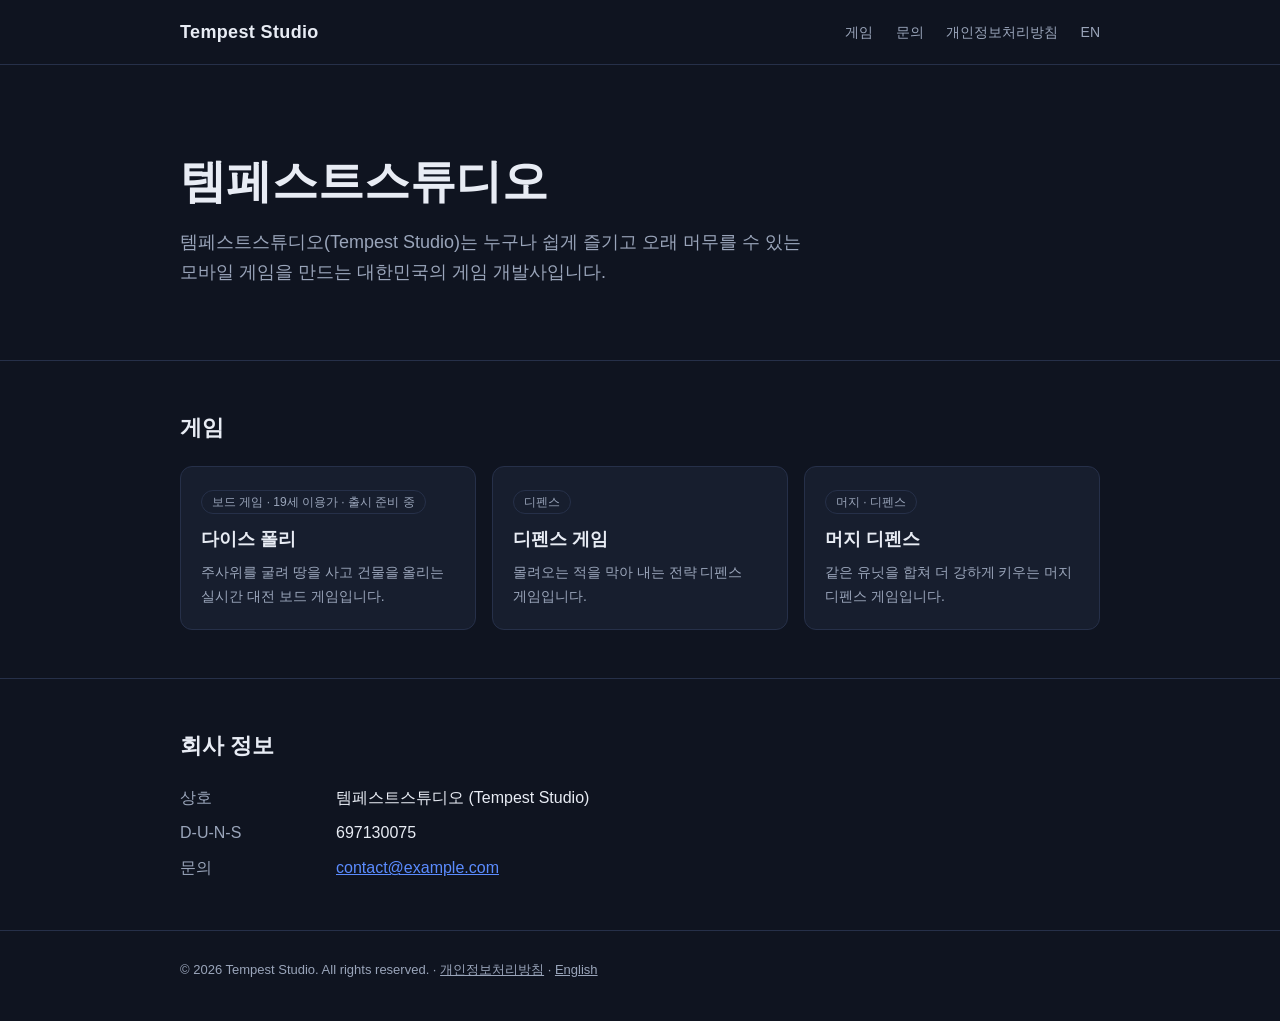
==== index.html @ 6d51fc12 "회사 웹사이트 첫 올림: 회사 소개와 개인정보처리방침, 한국어·영어 ProjectDice 저장소 Website/ 폴더에서 옮겨 왔습니다. GitHub Pages(main 브랜치 루" ====
<!doctype html>
<!--
  템페스트스튜디오 회사 소개 페이지(한국어, 기본).
  - Google Play Console 조직 계정 전환 시 "웹사이트"로 등록하고,
    Google Search Console로 이 도메인 소유를 확인받는 용도입니다.
  - 영어판: en/index.html, 개인정보처리방침: privacy.html
  - 문의 이메일은 이 폴더의 모든 html에 같은 값이 들어갑니다. 바꿀 때 전부 같이 바꿉니다.
-->
<html lang="ko">
<head>
  <meta charset="utf-8">
  <meta name="viewport" content="width=device-width, initial-scale=1">
  <title>템페스트스튜디오 | Tempest Studio</title>
  <meta name="description" content="템페스트스튜디오(Tempest Studio)는 모바일 게임을 만드는 대한민국의 게임 개발사입니다.">
  <link rel="alternate" hreflang="en" href="en/">
  <link rel="stylesheet" href="style.css">
</head>
<body>
  <header class="site">
    <div class="wrap">
      <a class="logo" href="./">Tempest Studio</a>
      <nav class="site">
        <a href="#games">게임</a>
        <a href="#contact">문의</a>
        <a href="privacy.html">개인정보처리방침</a>
        <a href="en/" lang="en">EN</a>
      </nav>
    </div>
  </header>

  <main>
    <div class="wrap hero">
      <h1>템페스트스튜디오</h1>
      <p>템페스트스튜디오(Tempest Studio)는 누구나 쉽게 즐기고 오래 머무를 수 있는 모바일 게임을 만드는 대한민국의 게임 개발사입니다.</p>
    </div>

    <section id="games">
      <div class="wrap">
        <h2>게임</h2>
        <div class="games">
          <div class="card">
            <span class="tag">보드 게임 · 19세 이용가 · 출시 준비 중</span>
            <h3>다이스 폴리</h3>
            <p>주사위를 굴려 땅을 사고 건물을 올리는 실시간 대전 보드 게임입니다.</p>
          </div>
          <div class="card">
            <span class="tag">디펜스</span>
            <h3>디펜스 게임</h3>
            <p>몰려오는 적을 막아 내는 전략 디펜스 게임입니다.</p>
          </div>
          <div class="card">
            <span class="tag">머지 · 디펜스</span>
            <h3>머지 디펜스</h3>
            <p>같은 유닛을 합쳐 더 강하게 키우는 머지 디펜스 게임입니다.</p>
          </div>
        </div>
      </div>
    </section>

    <section id="contact">
      <div class="wrap">
        <h2>회사 정보</h2>
        <dl class="info">
          <dt>상호</dt><dd>템페스트스튜디오 (Tempest Studio)</dd>
          <dt>D-U-N-S</dt><dd>697130075</dd>
          <dt>문의</dt><dd><a href="mailto:contact@example.com">contact@example.com</a></dd>
        </dl>
      </div>
    </section>
  </main>

  <footer class="site">
    <div class="wrap">
      © 2026 Tempest Studio. All rights reserved. ·
      <a href="privacy.html">개인정보처리방침</a> ·
      <a href="en/" lang="en">English</a>
    </div>
  </footer>
</body>
</html>
---- style.css ----
/*
 * 템페스트스튜디오 회사 웹사이트 공용 스타일.
 * index.html, privacy.html, en/*.html 이 모두 이 파일 하나를 읽습니다.
 * 외부 글꼴·스크립트 없이 정적 파일만으로 동작하도록 시스템 글꼴을 씁니다
 * (GitHub Pages나 Apache 어디에 올려도 그대로 열리게 하기 위함).
 */
:root {
  --bg: #0f1420;
  --surface: #171e2e;
  --text: #e8ecf4;
  --muted: #9aa5ba;
  --accent: #5b8cff;
  --line: #263049;
  --max: 960px;
}
* { box-sizing: border-box; }
html { -webkit-text-size-adjust: 100%; }
body {
  margin: 0;
  background: var(--bg);
  color: var(--text);
  font-family: -apple-system, BlinkMacSystemFont, "Apple SD Gothic Neo", "Malgun Gothic", "Noto Sans KR", "Segoe UI", Roboto, sans-serif;
  line-height: 1.7;
  word-break: keep-all; /* 한국어 단어가 줄 끝에서 쪼개지지 않게 */
}
a { color: var(--accent); }
.wrap { max-width: var(--max); margin: 0 auto; padding: 0 20px; }

header.site {
  border-bottom: 1px solid var(--line);
}
header.site .wrap {
  display: flex; align-items: center; justify-content: space-between;
  height: 64px; gap: 16px;
}
.logo { white-space: nowrap; font-weight: 700; font-size: 18px; color: var(--text); text-decoration: none; letter-spacing: .02em; }
nav.site a { color: var(--muted); text-decoration: none; margin-left: 18px; font-size: 14px; }
nav.site a:hover { color: var(--text); }

.hero { padding-top: 88px; padding-bottom: 72px; } /* .wrap 의 좌우 여백을 지우지 않도록 위아래만 */
.hero h1 { font-size: clamp(30px, 5vw, 46px); line-height: 1.25; margin: 0 0 16px; }
.hero p { color: var(--muted); font-size: 18px; max-width: 640px; margin: 0; }

section { padding: 48px 0; border-top: 1px solid var(--line); }
section h2 { font-size: 22px; margin: 0 0 20px; }

.games { display: grid; grid-template-columns: repeat(auto-fit, minmax(240px, 1fr)); gap: 16px; }
.card { background: var(--surface); border: 1px solid var(--line); border-radius: 12px; padding: 20px; }
.card h3 { margin: 0 0 6px; font-size: 18px; }
.card p { margin: 0; color: var(--muted); font-size: 14px; }
.tag { display: inline-block; font-size: 12px; color: var(--muted); border: 1px solid var(--line); border-radius: 999px; padding: 1px 10px; margin-bottom: 10px; }

dl.info { display: grid; grid-template-columns: 140px 1fr; gap: 8px 16px; margin: 0; }
dl.info dt { color: var(--muted); }
dl.info dd { margin: 0; }

footer.site { border-top: 1px solid var(--line); padding: 28px 0 40px; color: var(--muted); font-size: 13px; }
footer.site a { color: var(--muted); }

/* 개인정보처리방침 같은 긴 문서 */
.doc { padding-top: 48px; padding-bottom: 72px; }
.doc h1 { font-size: 28px; margin: 0 0 8px; }
.doc h2 { font-size: 19px; margin: 36px 0 10px; }
.doc p, .doc li { color: #d3d9e6; }
.doc table { border-collapse: collapse; width: 100%; font-size: 14px; }
.doc th, .doc td { border: 1px solid var(--line); padding: 8px 10px; text-align: left; vertical-align: top; }
.doc th { background: var(--surface); }
.meta { color: var(--muted); font-size: 14px; }

@media (max-width: 560px) {
  nav.site a { margin-left: 12px; }
  nav.site a[href^="#"] { display: none; } /* 좁은 화면에서는 같은 페이지 안 이동 링크를 숨겨 머리글을 한 줄로 유지 */
  dl.info { grid-template-columns: 1fr; gap: 2px; }
  dl.info dd { margin-bottom: 10px; }
}
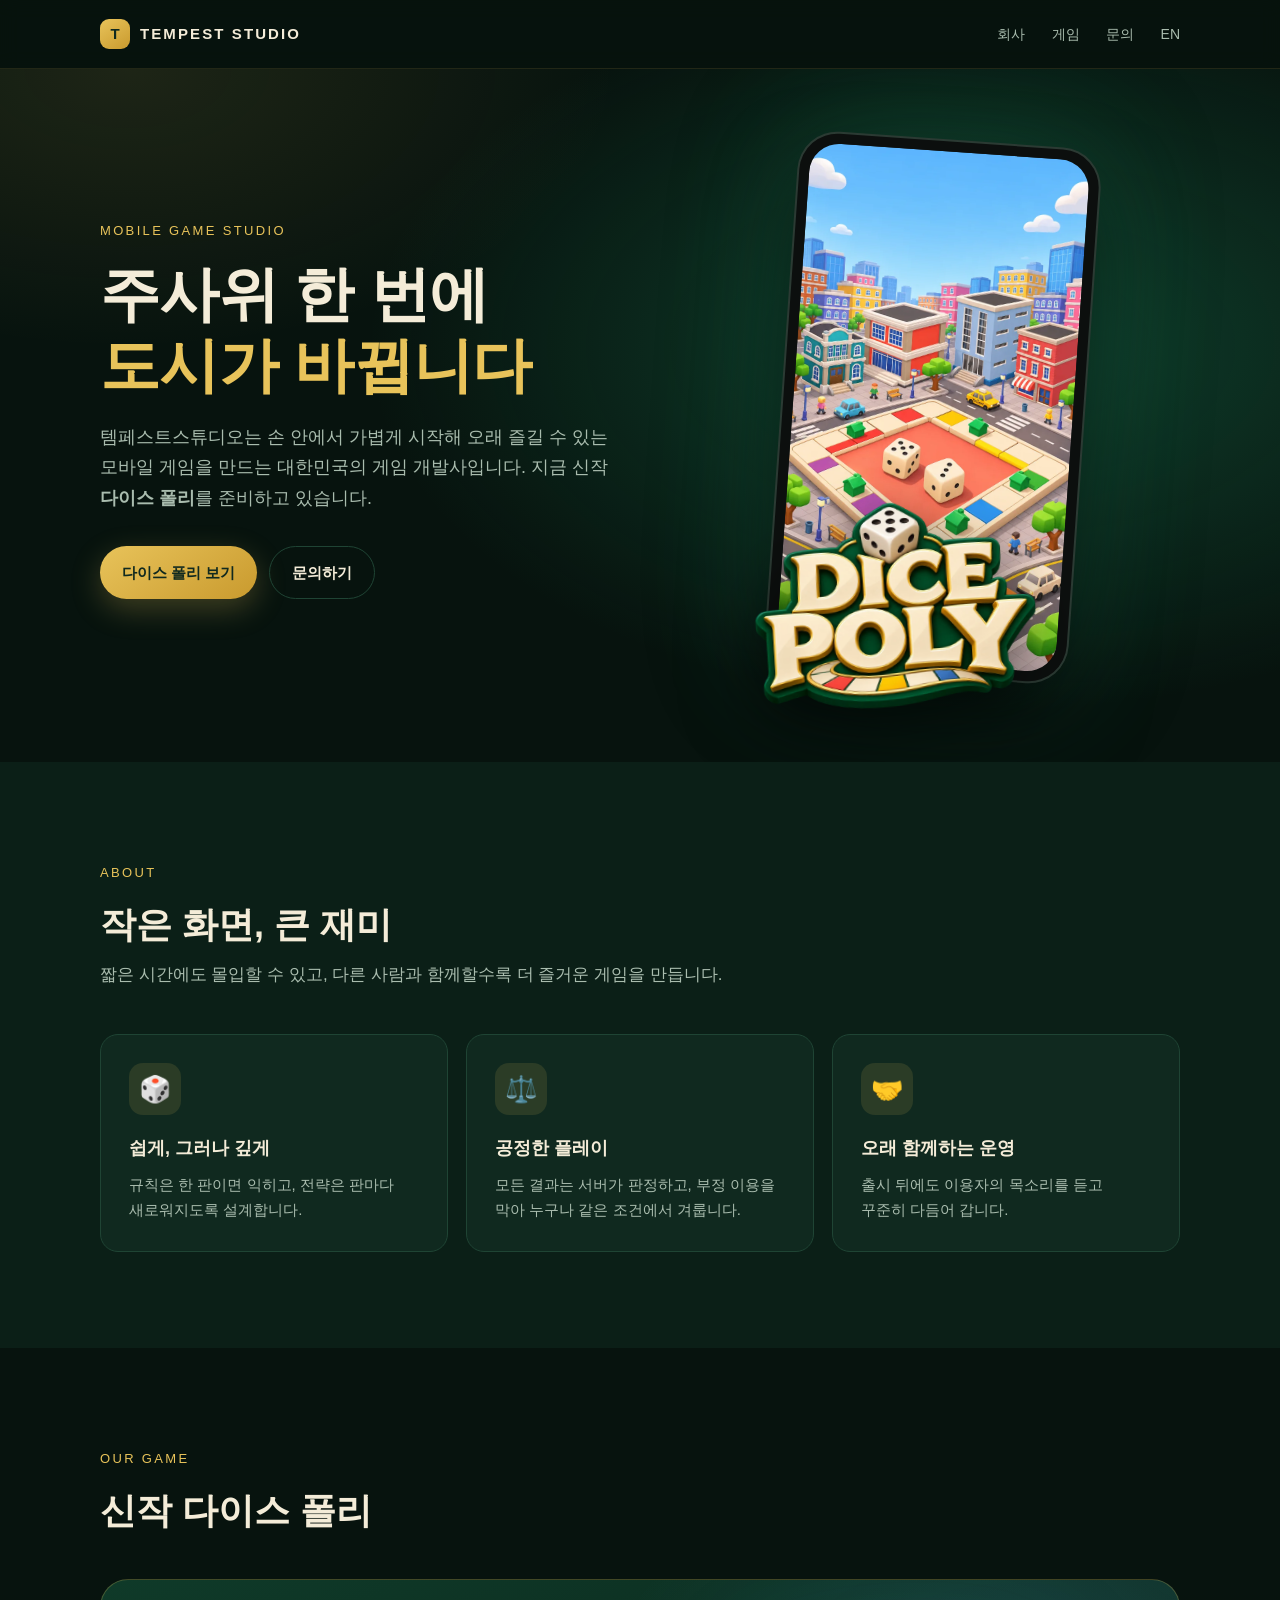
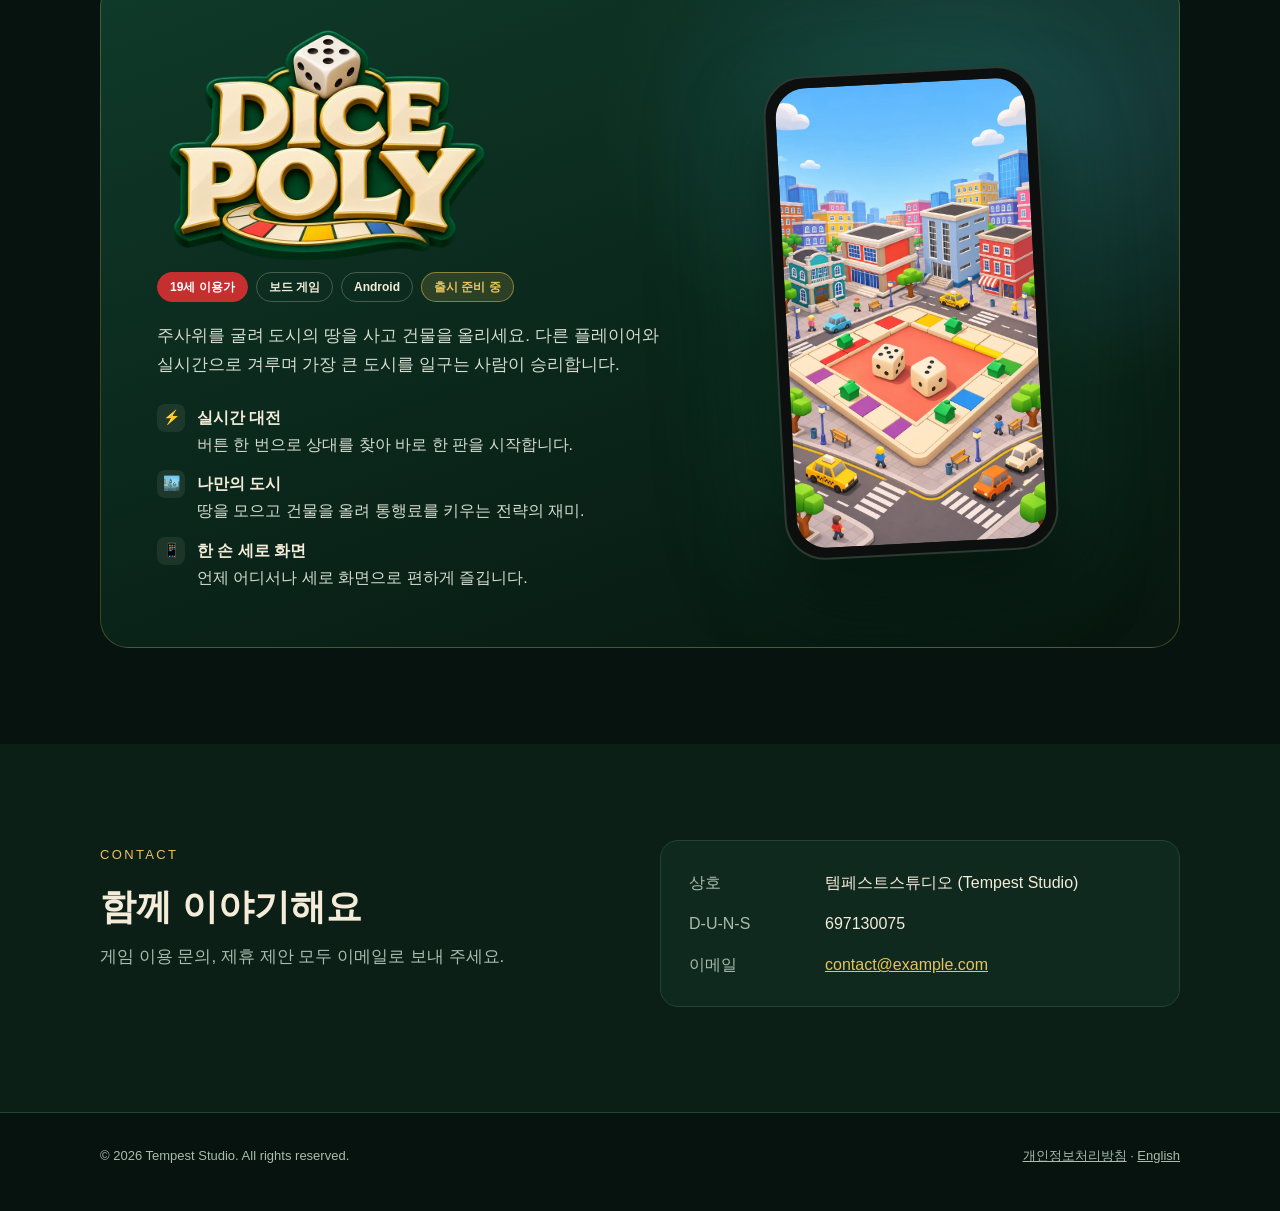
==== commit 4829cecc: "홈페이지 새 디자인: 다이스 폴리 세로 화면·로고 반영, 다른 게임 정보 제거 - 다이스 폴리 로고 색(짙은 초록·금색·크림)으로 전체 색 정리 - 첫 화면에 휴대폰 틀 안의 세로" ====
--- a/index.html
+++ b/index.html
@@ -2,68 +2,127 @@
 <!--
   템페스트스튜디오 회사 소개 페이지(한국어, 기본).
   - Google Play Console 조직 계정 전환 시 "웹사이트"로 등록하고,
-    Google Search Console로 이 도메인 소유를 확인받는 용도입니다.
-  - 영어판: en/index.html, 개인정보처리방침: privacy.html
+    Google Search Console로 소유를 확인받는 용도입니다.
+  - 영어판: en/index.html (내용을 바꿀 때 같이 바꿉니다), 개인정보처리방침: privacy.html
+  - 이미지: images/ (다이스 폴리 세로 타이틀 화면, 로고, 공유 미리보기 og.jpg, 파비콘)
   - 문의 이메일은 이 폴더의 모든 html에 같은 값이 들어갑니다. 바꿀 때 전부 같이 바꿉니다.
+  - og:url 등 절대 주소는 지금 GitHub Pages 주소입니다. 도메인을 연결하면 바꿉니다.
 -->
 <html lang="ko">
 <head>
   <meta charset="utf-8">
   <meta name="viewport" content="width=device-width, initial-scale=1">
   <title>템페스트스튜디오 | Tempest Studio</title>
-  <meta name="description" content="템페스트스튜디오(Tempest Studio)는 모바일 게임을 만드는 대한민국의 게임 개발사입니다.">
+  <meta name="description" content="템페스트스튜디오(Tempest Studio)는 모바일 게임을 만드는 대한민국의 게임 개발사입니다. 신작 다이스 폴리를 준비하고 있습니다.">
+  <meta name="theme-color" content="#07130e">
+  <meta property="og:type" content="website">
+  <meta property="og:title" content="템페스트스튜디오 | Tempest Studio">
+  <meta property="og:description" content="주사위 하나로 도시를 손에 넣는 실시간 보드 게임, 다이스 폴리">
+  <meta property="og:image" content="https://jinenim.github.io/tempeststudio/images/og.jpg">
+  <meta property="og:url" content="https://jinenim.github.io/tempeststudio/">
+  <link rel="icon" type="image/png" href="images/favicon.png">
   <link rel="alternate" hreflang="en" href="en/">
   <link rel="stylesheet" href="style.css">
 </head>
 <body>
   <header class="site">
     <div class="wrap">
-      <a class="logo" href="./">Tempest Studio</a>
+      <a class="logo" href="./"><span class="mark">T</span><span class="name">TEMPEST STUDIO</span></a>
       <nav class="site">
-        <a href="#games">게임</a>
-        <a href="#contact">문의</a>
-        <a href="privacy.html">개인정보처리방침</a>
+        <a class="hide-sm" href="#about">회사</a>
+        <a class="hide-sm" href="#games">게임</a>
+        <a class="hide-sm" href="#contact">문의</a>
         <a href="en/" lang="en">EN</a>
       </nav>
     </div>
   </header>
 
   <main>
-    <div class="wrap hero">
-      <h1>템페스트스튜디오</h1>
-      <p>템페스트스튜디오(Tempest Studio)는 누구나 쉽게 즐기고 오래 머무를 수 있는 모바일 게임을 만드는 대한민국의 게임 개발사입니다.</p>
+    <div class="hero">
+      <div class="wrap">
+        <div>
+          <span class="eyebrow">Mobile Game Studio</span>
+          <h1>주사위 한 번에<br><em>도시가 바뀝니다</em></h1>
+          <p class="lead">템페스트스튜디오는 손 안에서 가볍게 시작해 오래 즐길 수 있는 모바일 게임을 만드는 대한민국의 게임 개발사입니다. 지금 신작 <b>다이스 폴리</b>를 준비하고 있습니다.</p>
+          <div class="btns">
+            <a class="btn primary" href="#games">다이스 폴리 보기</a>
+            <a class="btn ghost" href="#contact">문의하기</a>
+          </div>
+        </div>
+        <div class="showcase">
+          <div class="phone"><img src="images/dicepoly-city.webp" width="720" height="1280" alt="다이스 폴리 게임 화면: 도시 한가운데 놓인 보드 위로 주사위 두 개가 굴러갑니다"></div>
+          <img class="float-logo" src="images/dicepoly-logo.webp" width="900" height="600" alt="Dice Poly 로고">
+        </div>
+      </div>
     </div>
 
-    <section id="games">
+    <section id="about" class="alt">
       <div class="wrap">
-        <h2>게임</h2>
-        <div class="games">
-          <div class="card">
-            <span class="tag">보드 게임 · 19세 이용가 · 출시 준비 중</span>
-            <h3>다이스 폴리</h3>
-            <p>주사위를 굴려 땅을 사고 건물을 올리는 실시간 대전 보드 게임입니다.</p>
+        <div class="section-head">
+          <span class="eyebrow">About</span>
+          <h2>작은 화면, 큰 재미</h2>
+          <p>짧은 시간에도 몰입할 수 있고, 다른 사람과 함께할수록 더 즐거운 게임을 만듭니다.</p>
+        </div>
+        <div class="values">
+          <div class="value">
+            <div class="icon" aria-hidden="true">🎲</div>
+            <h3>쉽게, 그러나 깊게</h3>
+            <p>규칙은 한 판이면 익히고, 전략은 판마다 새로워지도록 설계합니다.</p>
           </div>
-          <div class="card">
-            <span class="tag">디펜스</span>
-            <h3>디펜스 게임</h3>
-            <p>몰려오는 적을 막아 내는 전략 디펜스 게임입니다.</p>
+          <div class="value">
+            <div class="icon" aria-hidden="true">⚖️</div>
+            <h3>공정한 플레이</h3>
+            <p>모든 결과는 서버가 판정하고, 부정 이용을 막아 누구나 같은 조건에서 겨룹니다.</p>
           </div>
-          <div class="card">
-            <span class="tag">머지 · 디펜스</span>
-            <h3>머지 디펜스</h3>
-            <p>같은 유닛을 합쳐 더 강하게 키우는 머지 디펜스 게임입니다.</p>
+          <div class="value">
+            <div class="icon" aria-hidden="true">🤝</div>
+            <h3>오래 함께하는 운영</h3>
+            <p>출시 뒤에도 이용자의 목소리를 듣고 꾸준히 다듬어 갑니다.</p>
           </div>
         </div>
       </div>
     </section>
 
-    <section id="contact">
+    <section id="games">
       <div class="wrap">
-        <h2>회사 정보</h2>
+        <div class="section-head">
+          <span class="eyebrow">Our Game</span>
+          <h2>신작 다이스 폴리</h2>
+        </div>
+        <div class="game">
+          <div>
+            <img class="logo-img" src="images/dicepoly-logo.webp" width="900" height="600" alt="Dice Poly">
+            <div class="badges">
+              <span class="badge age">19세 이용가</span>
+              <span class="badge">보드 게임</span>
+              <span class="badge">Android</span>
+              <span class="badge soon">출시 준비 중</span>
+            </div>
+            <p class="desc">주사위를 굴려 도시의 땅을 사고 건물을 올리세요. 다른 플레이어와 실시간으로 겨루며 가장 큰 도시를 일구는 사람이 승리합니다.</p>
+            <ul class="features">
+              <li><span class="dot" aria-hidden="true">⚡</span><span><b>실시간 대전</b>버튼 한 번으로 상대를 찾아 바로 한 판을 시작합니다.</span></li>
+              <li><span class="dot" aria-hidden="true">🏙️</span><span><b>나만의 도시</b>땅을 모으고 건물을 올려 통행료를 키우는 전략의 재미.</span></li>
+              <li><span class="dot" aria-hidden="true">📱</span><span><b>한 손 세로 화면</b>언제 어디서나 세로 화면으로 편하게 즐깁니다.</span></li>
+            </ul>
+          </div>
+          <div class="shot">
+            <div class="phone"><img src="images/dicepoly-city.webp" width="720" height="1280" alt="" loading="lazy"></div>
+          </div>
+        </div>
+      </div>
+    </section>
+
+    <section id="contact" class="alt">
+      <div class="wrap company">
+        <div class="section-head">
+          <span class="eyebrow">Contact</span>
+          <h2>함께 이야기해요</h2>
+          <p>게임 이용 문의, 제휴 제안 모두 이메일로 보내 주세요.</p>
+        </div>
         <dl class="info">
           <dt>상호</dt><dd>템페스트스튜디오 (Tempest Studio)</dd>
           <dt>D-U-N-S</dt><dd>697130075</dd>
-          <dt>문의</dt><dd><a href="mailto:contact@example.com">contact@example.com</a></dd>
+          <dt>이메일</dt><dd><a href="mailto:contact@example.com">contact@example.com</a></dd>
         </dl>
       </div>
     </section>
@@ -71,9 +130,8 @@
 
   <footer class="site">
     <div class="wrap">
-      © 2026 Tempest Studio. All rights reserved. ·
-      <a href="privacy.html">개인정보처리방침</a> ·
-      <a href="en/" lang="en">English</a>
+      <span>© 2026 Tempest Studio. All rights reserved.</span>
+      <span><a href="privacy.html">개인정보처리방침</a> · <a href="en/" lang="en">English</a></span>
     </div>
   </footer>
 </body>
--- a/style.css
+++ b/style.css
@@ -1,20 +1,25 @@
 /*
  * 템페스트스튜디오 회사 웹사이트 공용 스타일.
  * index.html, privacy.html, en/*.html 이 모두 이 파일 하나를 읽습니다.
- * 외부 글꼴·스크립트 없이 정적 파일만으로 동작하도록 시스템 글꼴을 씁니다
- * (GitHub Pages나 Apache 어디에 올려도 그대로 열리게 하기 위함).
+ * 색은 다이스 폴리 로고(짙은 초록 + 금색 테두리 + 크림색 글자)에서 가져왔습니다.
+ * 외부 글꼴·스크립트 없이 정적 파일만으로 동작하도록 시스템 글꼴을 씁니다.
  */
 :root {
-  --bg: #0f1420;
-  --surface: #171e2e;
-  --text: #e8ecf4;
-  --muted: #9aa5ba;
-  --accent: #5b8cff;
-  --line: #263049;
-  --max: 960px;
+  --bg: #07130e;          /* 페이지 바탕: 로고 초록을 아주 어둡게 */
+  --bg-2: #0b1f17;        /* 구역을 나누는 조금 밝은 바탕 */
+  --surface: #10291f;     /* 카드 */
+  --line: #1f4434;
+  --text: #f4ecd8;        /* 로고 글자의 크림색 */
+  --muted: #a9bcae;
+  --gold: #e8c35a;        /* 로고 테두리 금색 */
+  --gold-2: #c99a2e;
+  --green: #1d8a5f;
+  --sky: #5fb8ff;         /* 도시 일러스트 하늘색, 포인트로만 */
+  --max: 1120px;
+  --radius: 18px;
 }
 * { box-sizing: border-box; }
-html { -webkit-text-size-adjust: 100%; }
+html { -webkit-text-size-adjust: 100%; scroll-behavior: smooth; }
 body {
   margin: 0;
   background: var(--bg);
@@ -22,54 +27,137 @@
   font-family: -apple-system, BlinkMacSystemFont, "Apple SD Gothic Neo", "Malgun Gothic", "Noto Sans KR", "Segoe UI", Roboto, sans-serif;
   line-height: 1.7;
   word-break: keep-all; /* 한국어 단어가 줄 끝에서 쪼개지지 않게 */
+  overflow-x: hidden;
 }
-a { color: var(--accent); }
-.wrap { max-width: var(--max); margin: 0 auto; padding: 0 20px; }
+img { max-width: 100%; height: auto; display: block; } /* width·height 속성은 자리 잡기용, 실제 높이는 비율대로 */
+a { color: var(--gold); }
+.wrap { max-width: var(--max); margin: 0 auto; padding-left: 20px; padding-right: 20px; }
 
+/* ── 머리글: 스크롤해도 위에 붙어 있게 ── */
 header.site {
-  border-bottom: 1px solid var(--line);
+  position: sticky; top: 0; z-index: 10;
+  background: rgba(7, 19, 14, .78);
+  backdrop-filter: blur(10px); -webkit-backdrop-filter: blur(10px);
+  border-bottom: 1px solid rgba(232, 195, 90, .12);
 }
-header.site .wrap {
-  display: flex; align-items: center; justify-content: space-between;
-  height: 64px; gap: 16px;
+header.site .wrap { display: flex; align-items: center; justify-content: space-between; height: 68px; gap: 16px; }
+.logo { display: flex; align-items: center; gap: 10px; white-space: nowrap; color: var(--text); text-decoration: none; font-weight: 800; letter-spacing: .14em; font-size: 15px; }
+.logo .mark {
+  width: 30px; height: 30px; border-radius: 9px; display: grid; place-items: center;
+  background: linear-gradient(145deg, var(--gold), var(--gold-2)); color: #10291f; font-size: 15px; letter-spacing: 0;
 }
-.logo { white-space: nowrap; font-weight: 700; font-size: 18px; color: var(--text); text-decoration: none; letter-spacing: .02em; }
-nav.site a { color: var(--muted); text-decoration: none; margin-left: 18px; font-size: 14px; }
+nav.site a { color: var(--muted); text-decoration: none; margin-left: 22px; font-size: 14px; }
 nav.site a:hover { color: var(--text); }
 
-.hero { padding-top: 88px; padding-bottom: 72px; } /* .wrap 의 좌우 여백을 지우지 않도록 위아래만 */
-.hero h1 { font-size: clamp(30px, 5vw, 46px); line-height: 1.25; margin: 0 0 16px; }
-.hero p { color: var(--muted); font-size: 18px; max-width: 640px; margin: 0; }
+/* ── 첫 화면 ── */
+.hero {
+  position: relative; overflow: hidden;
+  background:
+    radial-gradient(900px 520px at 78% 40%, rgba(29, 138, 95, .38), transparent 70%),
+    radial-gradient(700px 400px at 10% 0%, rgba(232, 195, 90, .10), transparent 70%),
+    var(--bg);
+}
+.hero .wrap { display: grid; grid-template-columns: 1.05fr .95fr; align-items: center; gap: 40px; padding-top: 72px; padding-bottom: 88px; }
+.eyebrow { display: inline-block; font-size: 13px; letter-spacing: .18em; color: var(--gold); text-transform: uppercase; margin-bottom: 18px; }
+.hero h1 { font-size: clamp(34px, 5.4vw, 60px); line-height: 1.18; margin: 0 0 20px; letter-spacing: -.01em; }
+.hero h1 em { font-style: normal; color: var(--gold); }
+.hero p.lead { color: var(--muted); font-size: 18px; max-width: 520px; margin: 0 0 32px; }
+.btns { display: flex; flex-wrap: wrap; gap: 12px; }
+.btn {
+  display: inline-flex; align-items: center; gap: 8px; padding: 13px 22px; border-radius: 999px;
+  font-weight: 700; font-size: 15px; text-decoration: none; transition: transform .15s ease, box-shadow .15s ease;
+}
+.btn:hover { transform: translateY(-2px); }
+.btn.primary { background: linear-gradient(145deg, var(--gold), var(--gold-2)); color: #10291f; box-shadow: 0 10px 30px rgba(232, 195, 90, .25); }
+.btn.ghost { border: 1px solid var(--line); color: var(--text); }
 
-section { padding: 48px 0; border-top: 1px solid var(--line); }
-section h2 { font-size: 22px; margin: 0 0 20px; }
+/* 휴대폰 모양 틀 안에 세로 게임 화면을 넣고, 그 위에 로고를 띄움 */
+.showcase { position: relative; display: flex; justify-content: center; }
+.phone {
+  position: relative; width: min(300px, 70vw); aspect-ratio: 9 / 16;
+  border-radius: 38px; padding: 10px; background: #0c0f0e;
+  box-shadow: 0 0 0 2px #2b3a33, 0 40px 80px rgba(0, 0, 0, .55), 0 0 120px rgba(29, 138, 95, .35);
+  transform: rotate(4deg);
+}
+.phone img { width: 100%; height: 100%; object-fit: cover; border-radius: 30px; }
+.showcase .float-logo {
+  position: absolute; width: min(320px, 72vw); left: 50%; bottom: -36px; transform: translateX(-62%) rotate(-4deg);
+  filter: drop-shadow(0 18px 30px rgba(0, 0, 0, .55));
+}
 
-.games { display: grid; grid-template-columns: repeat(auto-fit, minmax(240px, 1fr)); gap: 16px; }
-.card { background: var(--surface); border: 1px solid var(--line); border-radius: 12px; padding: 20px; }
-.card h3 { margin: 0 0 6px; font-size: 18px; }
-.card p { margin: 0; color: var(--muted); font-size: 14px; }
-.tag { display: inline-block; font-size: 12px; color: var(--muted); border: 1px solid var(--line); border-radius: 999px; padding: 1px 10px; margin-bottom: 10px; }
+/* ── 공통 구역 ── */
+section { padding: 96px 0; }
+section.alt { background: var(--bg-2); }
+.section-head { max-width: 640px; margin-bottom: 44px; }
+.section-head h2 { font-size: clamp(26px, 3.4vw, 36px); line-height: 1.3; margin: 0 0 12px; }
+.section-head p { color: var(--muted); margin: 0; font-size: 17px; }
 
-dl.info { display: grid; grid-template-columns: 140px 1fr; gap: 8px 16px; margin: 0; }
+.values { display: grid; grid-template-columns: repeat(3, 1fr); gap: 18px; }
+.value { background: var(--surface); border: 1px solid var(--line); border-radius: var(--radius); padding: 28px; }
+.value .icon { font-size: 26px; width: 52px; height: 52px; display: grid; place-items: center; border-radius: 14px; background: rgba(232, 195, 90, .12); margin-bottom: 18px; }
+.value h3 { margin: 0 0 8px; font-size: 18px; }
+.value p { margin: 0; color: var(--muted); font-size: 15px; }
+
+/* ── 다이스 폴리 소개 ── */
+.game {
+  position: relative; overflow: hidden; border-radius: 28px;
+  background:
+    radial-gradient(600px 400px at 85% 20%, rgba(95, 184, 255, .18), transparent 70%),
+    linear-gradient(160deg, #0f3a29, #0a2419 60%, #08170f);
+  border: 1px solid rgba(232, 195, 90, .25);
+  display: grid; grid-template-columns: 1.1fr .9fr; gap: 24px; align-items: center;
+  padding: 56px;
+}
+.game .logo-img { width: min(360px, 100%); margin: -12px 0 8px -10px; }
+.badges { display: flex; flex-wrap: wrap; gap: 8px; margin-bottom: 20px; }
+.badge { font-size: 12px; font-weight: 700; padding: 4px 12px; border-radius: 999px; border: 1px solid rgba(244, 236, 216, .25); color: var(--text); }
+.badge.age { background: #c62f2f; border-color: #c62f2f; color: #fff; }
+.badge.soon { background: rgba(232, 195, 90, .15); border-color: rgba(232, 195, 90, .5); color: var(--gold); }
+.game p.desc { color: #d6dccf; font-size: 17px; margin: 0 0 24px; }
+.features { list-style: none; padding: 0; margin: 0; display: grid; gap: 12px; }
+.features li { display: flex; gap: 12px; align-items: flex-start; color: #d6dccf; }
+.features li b { color: var(--text); display: block; }
+.features .dot { flex: none; width: 28px; height: 28px; border-radius: 8px; display: grid; place-items: center; font-size: 14px; background: rgba(244, 236, 216, .08); }
+.game .shot { justify-self: center; }
+.game .shot .phone { width: min(270px, 64vw); transform: rotate(-3deg); }
+
+/* ── 회사 정보 ── */
+.company { display: grid; grid-template-columns: 1fr 1fr; gap: 40px; align-items: start; }
+dl.info { display: grid; grid-template-columns: 120px 1fr; gap: 14px 16px; margin: 0; background: var(--surface); border: 1px solid var(--line); border-radius: var(--radius); padding: 28px; }
 dl.info dt { color: var(--muted); }
 dl.info dd { margin: 0; }
 
-footer.site { border-top: 1px solid var(--line); padding: 28px 0 40px; color: var(--muted); font-size: 13px; }
+footer.site { border-top: 1px solid var(--line); padding: 32px 0 44px; color: var(--muted); font-size: 13px; }
+footer.site .wrap { display: flex; flex-wrap: wrap; justify-content: space-between; gap: 12px; }
 footer.site a { color: var(--muted); }
 
-/* 개인정보처리방침 같은 긴 문서 */
-.doc { padding-top: 48px; padding-bottom: 72px; }
-.doc h1 { font-size: 28px; margin: 0 0 8px; }
-.doc h2 { font-size: 19px; margin: 36px 0 10px; }
-.doc p, .doc li { color: #d3d9e6; }
-.doc table { border-collapse: collapse; width: 100%; font-size: 14px; }
+/* ── 개인정보처리방침 같은 긴 문서 ── */
+.doc { padding-top: 56px; padding-bottom: 80px; max-width: 860px; }
+.doc h1 { font-size: 30px; margin: 0 0 8px; }
+.doc h2 { font-size: 19px; margin: 40px 0 10px; color: var(--gold); }
+.doc p, .doc li { color: #d6dccf; }
+.doc table { border-collapse: collapse; width: 100%; font-size: 14px; display: block; overflow-x: auto; }
 .doc th, .doc td { border: 1px solid var(--line); padding: 8px 10px; text-align: left; vertical-align: top; }
 .doc th { background: var(--surface); }
+.doc dl.info { padding: 20px; }
 .meta { color: var(--muted); font-size: 14px; }
 
+/* ── 좁은 화면 ── */
+@media (max-width: 900px) {
+  .hero .wrap { grid-template-columns: 1fr; padding-top: 48px; padding-bottom: 96px; gap: 56px; }
+  .values { grid-template-columns: 1fr; }
+  .game { grid-template-columns: 1fr; padding: 32px 24px; }
+  .company { grid-template-columns: 1fr; }
+  section { padding: 72px 0; }
+}
 @media (max-width: 560px) {
-  nav.site a { margin-left: 12px; }
-  nav.site a[href^="#"] { display: none; } /* 좁은 화면에서는 같은 페이지 안 이동 링크를 숨겨 머리글을 한 줄로 유지 */
+  nav.site a { margin-left: 14px; }
+  nav.site a.hide-sm { display: none; } /* 머리글을 한 줄로 유지하려고 같은 페이지 안 이동 링크는 숨김 */
+  .logo .name { letter-spacing: .08em; font-size: 14px; }
   dl.info { grid-template-columns: 1fr; gap: 2px; }
-  dl.info dd { margin-bottom: 10px; }
+  dl.info dd { margin-bottom: 12px; }
 }
+@media (prefers-reduced-motion: reduce) {
+  html { scroll-behavior: auto; }
+  .btn { transition: none; }
+}
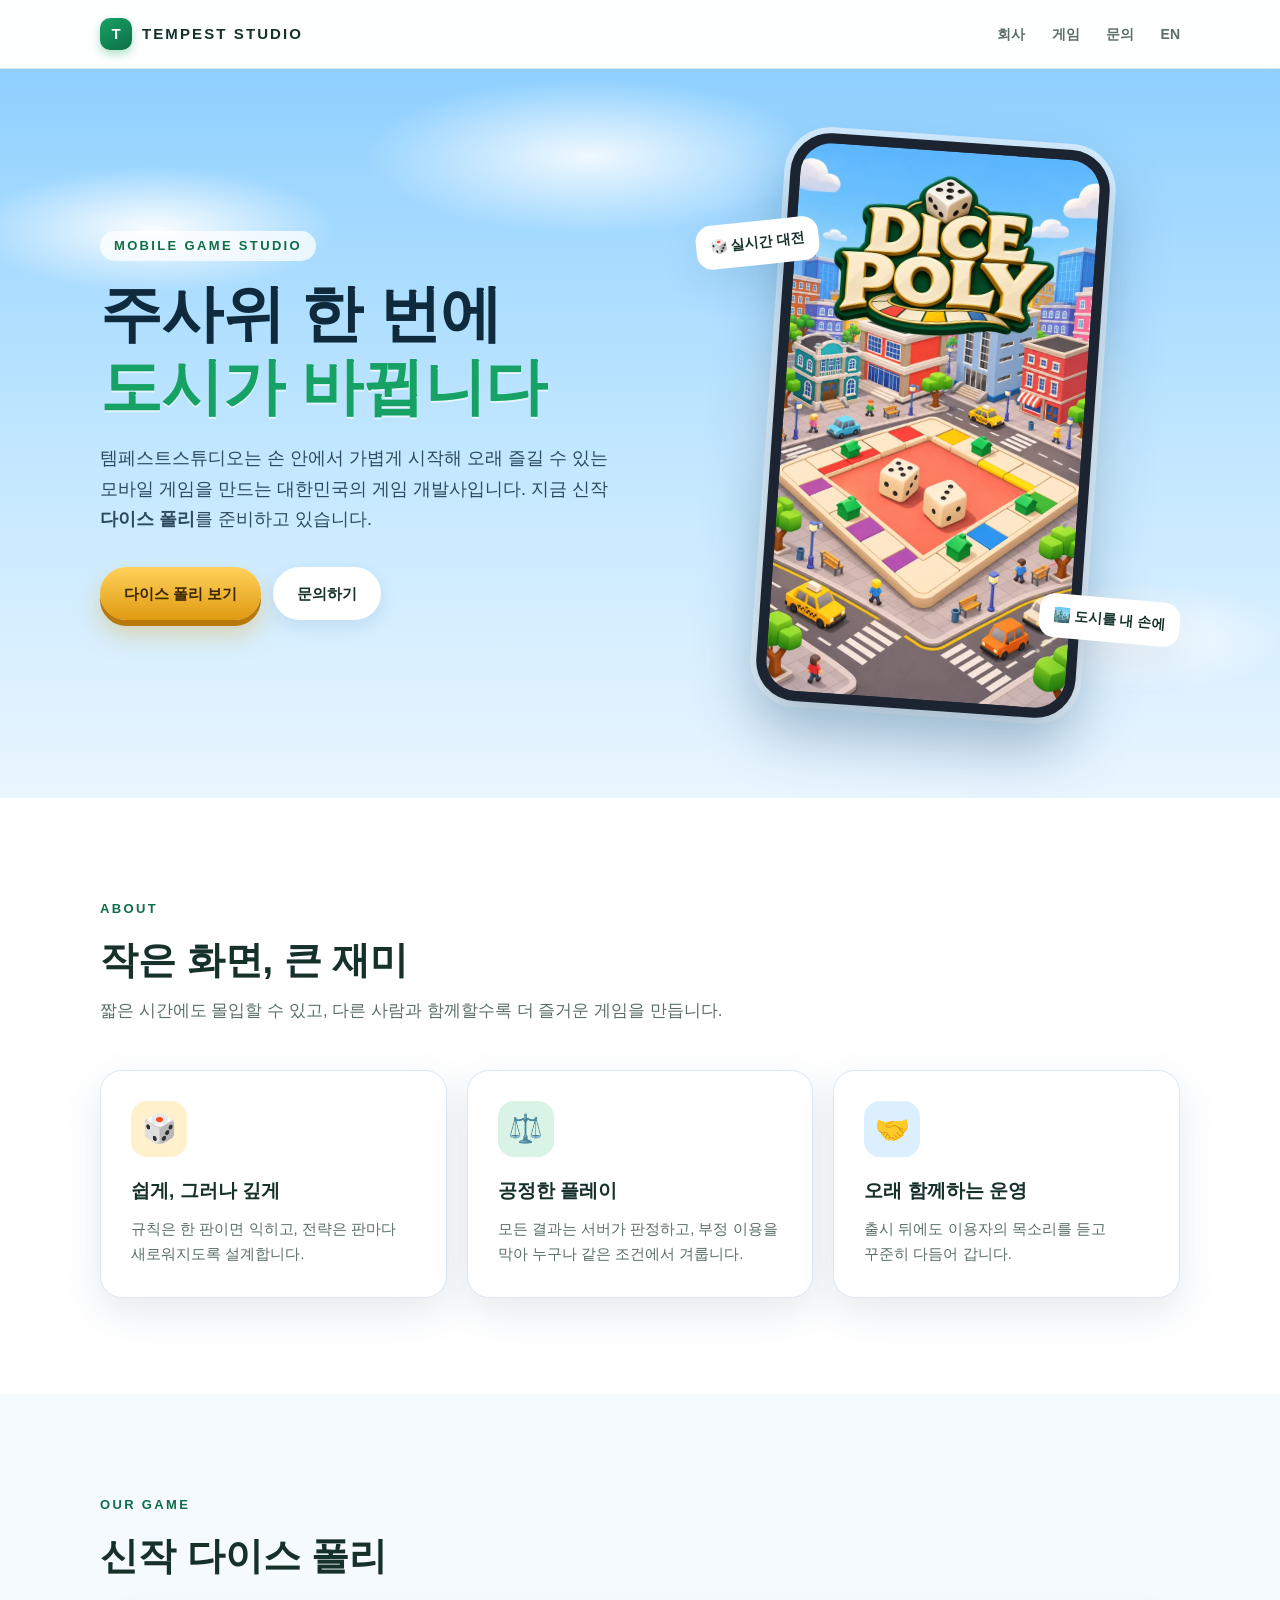
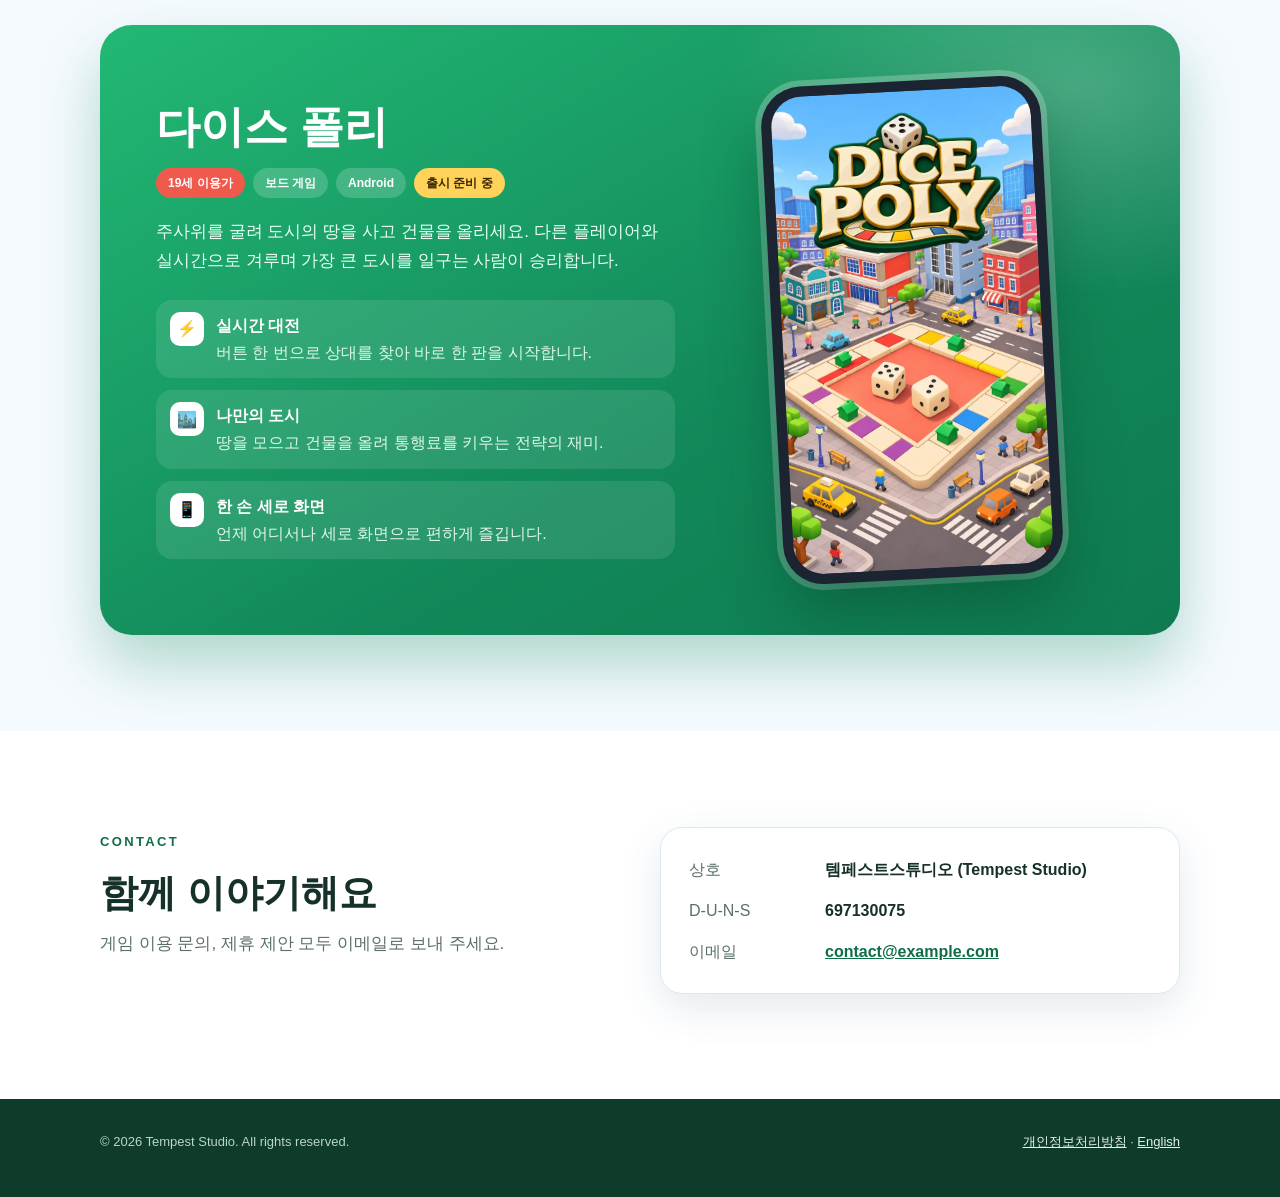
==== commit 7e9ea26b: "홈페이지를 밝은 색으로 바꾸고 도시 그림 위에 로고를 합친 타이틀 화면 사용 - images/dicepoly-title.webp: 세로 도시 그림 위쪽에 로고를 합친 이미지(따로 " ====
--- a/index.html
+++ b/index.html
@@ -4,7 +4,7 @@
   - Google Play Console 조직 계정 전환 시 "웹사이트"로 등록하고,
     Google Search Console로 소유를 확인받는 용도입니다.
   - 영어판: en/index.html (내용을 바꿀 때 같이 바꿉니다), 개인정보처리방침: privacy.html
-  - 이미지: images/ (다이스 폴리 세로 타이틀 화면, 로고, 공유 미리보기 og.jpg, 파비콘)
+  - 이미지: images/ (다이스 폴리 세로 타이틀 화면 = 도시 그림 위에 로고를 합친 것, 로고 단독, 공유 미리보기 og.jpg, 파비콘)
   - 문의 이메일은 이 폴더의 모든 html에 같은 값이 들어갑니다. 바꿀 때 전부 같이 바꿉니다.
   - og:url 등 절대 주소는 지금 GitHub Pages 주소입니다. 도메인을 연결하면 바꿉니다.
 -->
@@ -14,7 +14,7 @@
   <meta name="viewport" content="width=device-width, initial-scale=1">
   <title>템페스트스튜디오 | Tempest Studio</title>
   <meta name="description" content="템페스트스튜디오(Tempest Studio)는 모바일 게임을 만드는 대한민국의 게임 개발사입니다. 신작 다이스 폴리를 준비하고 있습니다.">
-  <meta name="theme-color" content="#07130e">
+  <meta name="theme-color" content="#8fd0ff">
   <meta property="og:type" content="website">
   <meta property="og:title" content="템페스트스튜디오 | Tempest Studio">
   <meta property="og:description" content="주사위 하나로 도시를 손에 넣는 실시간 보드 게임, 다이스 폴리">
@@ -50,8 +50,9 @@
           </div>
         </div>
         <div class="showcase">
-          <div class="phone"><img src="images/dicepoly-city.webp" width="720" height="1280" alt="다이스 폴리 게임 화면: 도시 한가운데 놓인 보드 위로 주사위 두 개가 굴러갑니다"></div>
-          <img class="float-logo" src="images/dicepoly-logo.webp" width="900" height="600" alt="Dice Poly 로고">
+          <div class="phone"><img src="images/dicepoly-title.webp" width="720" height="1280" alt="다이스 폴리 타이틀 화면: 로고 아래 도시 한가운데 놓인 보드 위로 주사위 두 개가 굴러갑니다"></div>
+          <span class="sticker s1">🎲 실시간 대전</span>
+          <span class="sticker s2">🏙️ 도시를 내 손에</span>
         </div>
       </div>
     </div>
@@ -91,7 +92,7 @@
         </div>
         <div class="game">
           <div>
-            <img class="logo-img" src="images/dicepoly-logo.webp" width="900" height="600" alt="Dice Poly">
+            <h3>다이스 폴리</h3>
             <div class="badges">
               <span class="badge age">19세 이용가</span>
               <span class="badge">보드 게임</span>
@@ -106,7 +107,7 @@
             </ul>
           </div>
           <div class="shot">
-            <div class="phone"><img src="images/dicepoly-city.webp" width="720" height="1280" alt="" loading="lazy"></div>
+            <div class="phone"><img src="images/dicepoly-title.webp" width="720" height="1280" alt="다이스 폴리 타이틀 화면" loading="lazy"></div>
           </div>
         </div>
       </div>
--- a/style.css
+++ b/style.css
@@ -1,22 +1,26 @@
 /*
  * 템페스트스튜디오 회사 웹사이트 공용 스타일.
  * index.html, privacy.html, en/*.html 이 모두 이 파일 하나를 읽습니다.
- * 색은 다이스 폴리 로고(짙은 초록 + 금색 테두리 + 크림색 글자)에서 가져왔습니다.
+ * 밝은 하늘색 바탕에, 다이스 폴리 일러스트의 색(하늘 파랑, 잔디 초록, 로고 금색, 보드 빨강)을 포인트로 씁니다.
  * 외부 글꼴·스크립트 없이 정적 파일만으로 동작하도록 시스템 글꼴을 씁니다.
  */
 :root {
-  --bg: #07130e;          /* 페이지 바탕: 로고 초록을 아주 어둡게 */
-  --bg-2: #0b1f17;        /* 구역을 나누는 조금 밝은 바탕 */
-  --surface: #10291f;     /* 카드 */
-  --line: #1f4434;
-  --text: #f4ecd8;        /* 로고 글자의 크림색 */
-  --muted: #a9bcae;
-  --gold: #e8c35a;        /* 로고 테두리 금색 */
-  --gold-2: #c99a2e;
-  --green: #1d8a5f;
-  --sky: #5fb8ff;         /* 도시 일러스트 하늘색, 포인트로만 */
+  --bg: #f5faff;          /* 페이지 바탕: 아주 옅은 하늘색 */
+  --bg-2: #ffffff;        /* 구역을 나누는 흰 바탕 */
+  --surface: #ffffff;     /* 카드 */
+  --line: #dbe8f3;
+  --text: #16302a;        /* 본문: 로고 초록을 아주 진하게 */
+  --muted: #5b6f68;
+  --sky: #3aa6f0;         /* 일러스트 하늘색 */
+  --sky-soft: #cfeaff;
+  --green: #17a265;       /* 로고·잔디 초록 */
+  --green-dark: #0f6e46;
+  --gold: #f4b92d;        /* 로고 테두리 금색 */
+  --gold-2: #e09a12;
+  --red: #ef5a4c;         /* 보드 빨강 */
   --max: 1120px;
-  --radius: 18px;
+  --radius: 22px;
+  --shadow: 0 14px 40px rgba(30, 80, 120, .12);
 }
 * { box-sizing: border-box; }
 html { -webkit-text-size-adjust: 100%; scroll-behavior: smooth; }
@@ -30,123 +34,137 @@
   overflow-x: hidden;
 }
 img { max-width: 100%; height: auto; display: block; } /* width·height 속성은 자리 잡기용, 실제 높이는 비율대로 */
-a { color: var(--gold); }
+a { color: var(--green-dark); }
 .wrap { max-width: var(--max); margin: 0 auto; padding-left: 20px; padding-right: 20px; }
 
 /* ── 머리글: 스크롤해도 위에 붙어 있게 ── */
 header.site {
   position: sticky; top: 0; z-index: 10;
-  background: rgba(7, 19, 14, .78);
+  background: rgba(255, 255, 255, .85);
   backdrop-filter: blur(10px); -webkit-backdrop-filter: blur(10px);
-  border-bottom: 1px solid rgba(232, 195, 90, .12);
+  border-bottom: 1px solid var(--line);
 }
 header.site .wrap { display: flex; align-items: center; justify-content: space-between; height: 68px; gap: 16px; }
 .logo { display: flex; align-items: center; gap: 10px; white-space: nowrap; color: var(--text); text-decoration: none; font-weight: 800; letter-spacing: .14em; font-size: 15px; }
 .logo .mark {
-  width: 30px; height: 30px; border-radius: 9px; display: grid; place-items: center;
-  background: linear-gradient(145deg, var(--gold), var(--gold-2)); color: #10291f; font-size: 15px; letter-spacing: 0;
+  width: 32px; height: 32px; border-radius: 10px; display: grid; place-items: center;
+  background: linear-gradient(145deg, var(--green), var(--green-dark)); color: #fff; font-size: 15px; letter-spacing: 0;
+  box-shadow: 0 4px 10px rgba(23, 162, 101, .35);
 }
-nav.site a { color: var(--muted); text-decoration: none; margin-left: 22px; font-size: 14px; }
-nav.site a:hover { color: var(--text); }
+nav.site a { color: var(--muted); text-decoration: none; margin-left: 22px; font-size: 14px; font-weight: 600; }
+nav.site a:hover { color: var(--green-dark); }
 
-/* ── 첫 화면 ── */
+/* ── 첫 화면: 하늘과 구름 ── */
 .hero {
   position: relative; overflow: hidden;
   background:
-    radial-gradient(900px 520px at 78% 40%, rgba(29, 138, 95, .38), transparent 70%),
-    radial-gradient(700px 400px at 10% 0%, rgba(232, 195, 90, .10), transparent 70%),
-    var(--bg);
+    radial-gradient(260px 90px at 12% 22%, rgba(255, 255, 255, .95), transparent 70%),
+    radial-gradient(320px 110px at 46% 12%, rgba(255, 255, 255, .85), transparent 70%),
+    radial-gradient(240px 80px at 88% 78%, rgba(255, 255, 255, .9), transparent 70%),
+    linear-gradient(180deg, #8fd0ff 0%, #c4e8ff 55%, #eaf6ff 100%);
 }
 .hero .wrap { display: grid; grid-template-columns: 1.05fr .95fr; align-items: center; gap: 40px; padding-top: 72px; padding-bottom: 88px; }
-.eyebrow { display: inline-block; font-size: 13px; letter-spacing: .18em; color: var(--gold); text-transform: uppercase; margin-bottom: 18px; }
-.hero h1 { font-size: clamp(34px, 5.4vw, 60px); line-height: 1.18; margin: 0 0 20px; letter-spacing: -.01em; }
-.hero h1 em { font-style: normal; color: var(--gold); }
-.hero p.lead { color: var(--muted); font-size: 18px; max-width: 520px; margin: 0 0 32px; }
+.eyebrow { display: inline-block; font-size: 13px; font-weight: 800; letter-spacing: .18em; color: var(--green-dark); text-transform: uppercase; margin-bottom: 16px; }
+.hero .eyebrow { background: rgba(255, 255, 255, .75); padding: 4px 14px; border-radius: 999px; }
+.hero h1 { font-size: clamp(36px, 5.4vw, 62px); line-height: 1.18; margin: 0 0 20px; letter-spacing: -.01em; color: #0f2a3d; }
+.hero h1 em { font-style: normal; color: var(--green); text-shadow: 0 2px 0 rgba(255, 255, 255, .6); }
+.hero p.lead { color: #2c4a5c; font-size: 18px; max-width: 520px; margin: 0 0 32px; }
 .btns { display: flex; flex-wrap: wrap; gap: 12px; }
 .btn {
-  display: inline-flex; align-items: center; gap: 8px; padding: 13px 22px; border-radius: 999px;
-  font-weight: 700; font-size: 15px; text-decoration: none; transition: transform .15s ease, box-shadow .15s ease;
+  display: inline-flex; align-items: center; gap: 8px; padding: 14px 24px; border-radius: 999px;
+  font-weight: 800; font-size: 15px; text-decoration: none; transition: transform .15s ease, box-shadow .15s ease;
 }
 .btn:hover { transform: translateY(-2px); }
-.btn.primary { background: linear-gradient(145deg, var(--gold), var(--gold-2)); color: #10291f; box-shadow: 0 10px 30px rgba(232, 195, 90, .25); }
-.btn.ghost { border: 1px solid var(--line); color: var(--text); }
+.btn.primary { background: linear-gradient(180deg, #ffd25a, var(--gold-2)); color: #3a2600; box-shadow: 0 6px 0 #b9790a, 0 14px 26px rgba(224, 154, 18, .35); }
+.btn.ghost { background: #fff; color: var(--text); box-shadow: 0 6px 18px rgba(30, 80, 120, .12); }
 
-/* 휴대폰 모양 틀 안에 세로 게임 화면을 넣고, 그 위에 로고를 띄움 */
+/* 휴대폰 모양 틀 안에 세로 타이틀 화면(로고가 박힌 이미지)을 넣음 */
 .showcase { position: relative; display: flex; justify-content: center; }
 .phone {
-  position: relative; width: min(300px, 70vw); aspect-ratio: 9 / 16;
-  border-radius: 38px; padding: 10px; background: #0c0f0e;
-  box-shadow: 0 0 0 2px #2b3a33, 0 40px 80px rgba(0, 0, 0, .55), 0 0 120px rgba(29, 138, 95, .35);
+  position: relative; width: min(320px, 72vw); aspect-ratio: 9 / 16;
+  border-radius: 40px; padding: 10px; background: #1b2430;
+  box-shadow: 0 30px 60px rgba(20, 70, 110, .35), 0 0 0 6px rgba(255, 255, 255, .6);
   transform: rotate(4deg);
 }
-.phone img { width: 100%; height: 100%; object-fit: cover; border-radius: 30px; }
-.showcase .float-logo {
-  position: absolute; width: min(320px, 72vw); left: 50%; bottom: -36px; transform: translateX(-62%) rotate(-4deg);
-  filter: drop-shadow(0 18px 30px rgba(0, 0, 0, .55));
+.phone img { width: 100%; height: 100%; object-fit: cover; border-radius: 31px; }
+/* 휴대폰 뒤에 깔리는 둥근 빛 */
+.showcase::before {
+  content: ""; position: absolute; width: 420px; height: 420px; border-radius: 50%;
+  top: 50%; left: 50%; transform: translate(-50%, -50%);
+  background: radial-gradient(circle, rgba(255, 255, 255, .9), rgba(255, 255, 255, 0) 70%);
 }
+.sticker {
+  position: absolute; z-index: 2; background: #fff; border-radius: 16px; padding: 10px 14px;
+  box-shadow: var(--shadow); font-weight: 800; font-size: 14px; display: flex; align-items: center; gap: 8px;
+}
+.sticker.s1 { top: 14%; left: 2%; transform: rotate(-6deg); }
+.sticker.s2 { bottom: 12%; right: 0; transform: rotate(5deg); }
 
 /* ── 공통 구역 ── */
 section { padding: 96px 0; }
 section.alt { background: var(--bg-2); }
 .section-head { max-width: 640px; margin-bottom: 44px; }
-.section-head h2 { font-size: clamp(26px, 3.4vw, 36px); line-height: 1.3; margin: 0 0 12px; }
+.section-head h2 { font-size: clamp(28px, 3.6vw, 38px); line-height: 1.3; margin: 0 0 12px; }
 .section-head p { color: var(--muted); margin: 0; font-size: 17px; }
 
-.values { display: grid; grid-template-columns: repeat(3, 1fr); gap: 18px; }
-.value { background: var(--surface); border: 1px solid var(--line); border-radius: var(--radius); padding: 28px; }
-.value .icon { font-size: 26px; width: 52px; height: 52px; display: grid; place-items: center; border-radius: 14px; background: rgba(232, 195, 90, .12); margin-bottom: 18px; }
-.value h3 { margin: 0 0 8px; font-size: 18px; }
+.values { display: grid; grid-template-columns: repeat(3, 1fr); gap: 20px; }
+.value { background: var(--surface); border: 1px solid var(--line); border-radius: var(--radius); padding: 30px; box-shadow: var(--shadow); }
+.value .icon { font-size: 28px; width: 56px; height: 56px; display: grid; place-items: center; border-radius: 16px; margin-bottom: 18px; }
+.value:nth-child(1) .icon { background: #fff1cc; }
+.value:nth-child(2) .icon { background: #d9f3e6; }
+.value:nth-child(3) .icon { background: #dcefff; }
+.value h3 { margin: 0 0 8px; font-size: 19px; }
 .value p { margin: 0; color: var(--muted); font-size: 15px; }
 
-/* ── 다이스 폴리 소개 ── */
+/* ── 다이스 폴리 소개: 로고 초록의 밝은 판 ── */
 .game {
-  position: relative; overflow: hidden; border-radius: 28px;
+  position: relative; overflow: hidden; border-radius: 32px; color: #fff;
   background:
-    radial-gradient(600px 400px at 85% 20%, rgba(95, 184, 255, .18), transparent 70%),
-    linear-gradient(160deg, #0f3a29, #0a2419 60%, #08170f);
-  border: 1px solid rgba(232, 195, 90, .25);
+    radial-gradient(500px 300px at 90% 10%, rgba(255, 255, 255, .22), transparent 70%),
+    linear-gradient(150deg, #22b874, #12895a 60%, #0f7a50);
+  box-shadow: 0 30px 60px rgba(18, 137, 90, .30);
   display: grid; grid-template-columns: 1.1fr .9fr; gap: 24px; align-items: center;
   padding: 56px;
 }
-.game .logo-img { width: min(360px, 100%); margin: -12px 0 8px -10px; }
+.game h3 { font-size: clamp(30px, 4vw, 44px); margin: 0 0 14px; line-height: 1.2; }
 .badges { display: flex; flex-wrap: wrap; gap: 8px; margin-bottom: 20px; }
-.badge { font-size: 12px; font-weight: 700; padding: 4px 12px; border-radius: 999px; border: 1px solid rgba(244, 236, 216, .25); color: var(--text); }
-.badge.age { background: #c62f2f; border-color: #c62f2f; color: #fff; }
-.badge.soon { background: rgba(232, 195, 90, .15); border-color: rgba(232, 195, 90, .5); color: var(--gold); }
-.game p.desc { color: #d6dccf; font-size: 17px; margin: 0 0 24px; }
+.badge { font-size: 12px; font-weight: 800; padding: 5px 12px; border-radius: 999px; background: rgba(255, 255, 255, .18); color: #fff; }
+.badge.age { background: var(--red); }
+.badge.soon { background: #ffd25a; color: #3a2600; }
+.game p.desc { color: #eafff4; font-size: 17px; margin: 0 0 24px; }
 .features { list-style: none; padding: 0; margin: 0; display: grid; gap: 12px; }
-.features li { display: flex; gap: 12px; align-items: flex-start; color: #d6dccf; }
-.features li b { color: var(--text); display: block; }
-.features .dot { flex: none; width: 28px; height: 28px; border-radius: 8px; display: grid; place-items: center; font-size: 14px; background: rgba(244, 236, 216, .08); }
+.features li { display: flex; gap: 12px; align-items: flex-start; color: #dff8ea; background: rgba(255, 255, 255, .10); border-radius: 16px; padding: 12px 14px; }
+.features li b { color: #fff; display: block; }
+.features .dot { flex: none; width: 34px; height: 34px; border-radius: 10px; display: grid; place-items: center; font-size: 16px; background: #fff; }
 .game .shot { justify-self: center; }
-.game .shot .phone { width: min(270px, 64vw); transform: rotate(-3deg); }
+.game .shot .phone { width: min(280px, 66vw); transform: rotate(-3deg); box-shadow: 0 30px 60px rgba(0, 50, 30, .35), 0 0 0 6px rgba(255, 255, 255, .25); }
 
 /* ── 회사 정보 ── */
 .company { display: grid; grid-template-columns: 1fr 1fr; gap: 40px; align-items: start; }
-dl.info { display: grid; grid-template-columns: 120px 1fr; gap: 14px 16px; margin: 0; background: var(--surface); border: 1px solid var(--line); border-radius: var(--radius); padding: 28px; }
+dl.info { display: grid; grid-template-columns: 120px 1fr; gap: 14px 16px; margin: 0; background: var(--surface); border: 1px solid var(--line); border-radius: var(--radius); padding: 28px; box-shadow: var(--shadow); }
 dl.info dt { color: var(--muted); }
-dl.info dd { margin: 0; }
+dl.info dd { margin: 0; font-weight: 600; }
 
-footer.site { border-top: 1px solid var(--line); padding: 32px 0 44px; color: var(--muted); font-size: 13px; }
+footer.site { background: #0f3b2b; color: #b9d6c8; padding: 32px 0 44px; font-size: 13px; }
 footer.site .wrap { display: flex; flex-wrap: wrap; justify-content: space-between; gap: 12px; }
-footer.site a { color: var(--muted); }
+footer.site a { color: #e2f3ea; }
 
 /* ── 개인정보처리방침 같은 긴 문서 ── */
 .doc { padding-top: 56px; padding-bottom: 80px; max-width: 860px; }
 .doc h1 { font-size: 30px; margin: 0 0 8px; }
-.doc h2 { font-size: 19px; margin: 40px 0 10px; color: var(--gold); }
-.doc p, .doc li { color: #d6dccf; }
-.doc table { border-collapse: collapse; width: 100%; font-size: 14px; display: block; overflow-x: auto; }
+.doc h2 { font-size: 19px; margin: 40px 0 10px; color: var(--green-dark); }
+.doc p, .doc li { color: #33463f; }
+.doc table { border-collapse: collapse; width: 100%; font-size: 14px; display: block; overflow-x: auto; background: #fff; }
 .doc th, .doc td { border: 1px solid var(--line); padding: 8px 10px; text-align: left; vertical-align: top; }
-.doc th { background: var(--surface); }
-.doc dl.info { padding: 20px; }
+.doc th { background: #eef6fc; }
+.doc dl.info { padding: 20px; box-shadow: none; }
 .meta { color: var(--muted); font-size: 14px; }
 
 /* ── 좁은 화면 ── */
 @media (max-width: 900px) {
-  .hero .wrap { grid-template-columns: 1fr; padding-top: 48px; padding-bottom: 96px; gap: 56px; }
+  .hero .wrap { grid-template-columns: 1fr; padding-top: 48px; padding-bottom: 72px; gap: 48px; }
   .values { grid-template-columns: 1fr; }
-  .game { grid-template-columns: 1fr; padding: 32px 24px; }
+  .game { grid-template-columns: 1fr; padding: 36px 24px; }
   .company { grid-template-columns: 1fr; }
   section { padding: 72px 0; }
 }
@@ -154,6 +172,7 @@
   nav.site a { margin-left: 14px; }
   nav.site a.hide-sm { display: none; } /* 머리글을 한 줄로 유지하려고 같은 페이지 안 이동 링크는 숨김 */
   .logo .name { letter-spacing: .08em; font-size: 14px; }
+  .sticker { font-size: 12px; padding: 8px 10px; }
   dl.info { grid-template-columns: 1fr; gap: 2px; }
   dl.info dd { margin-bottom: 12px; }
 }
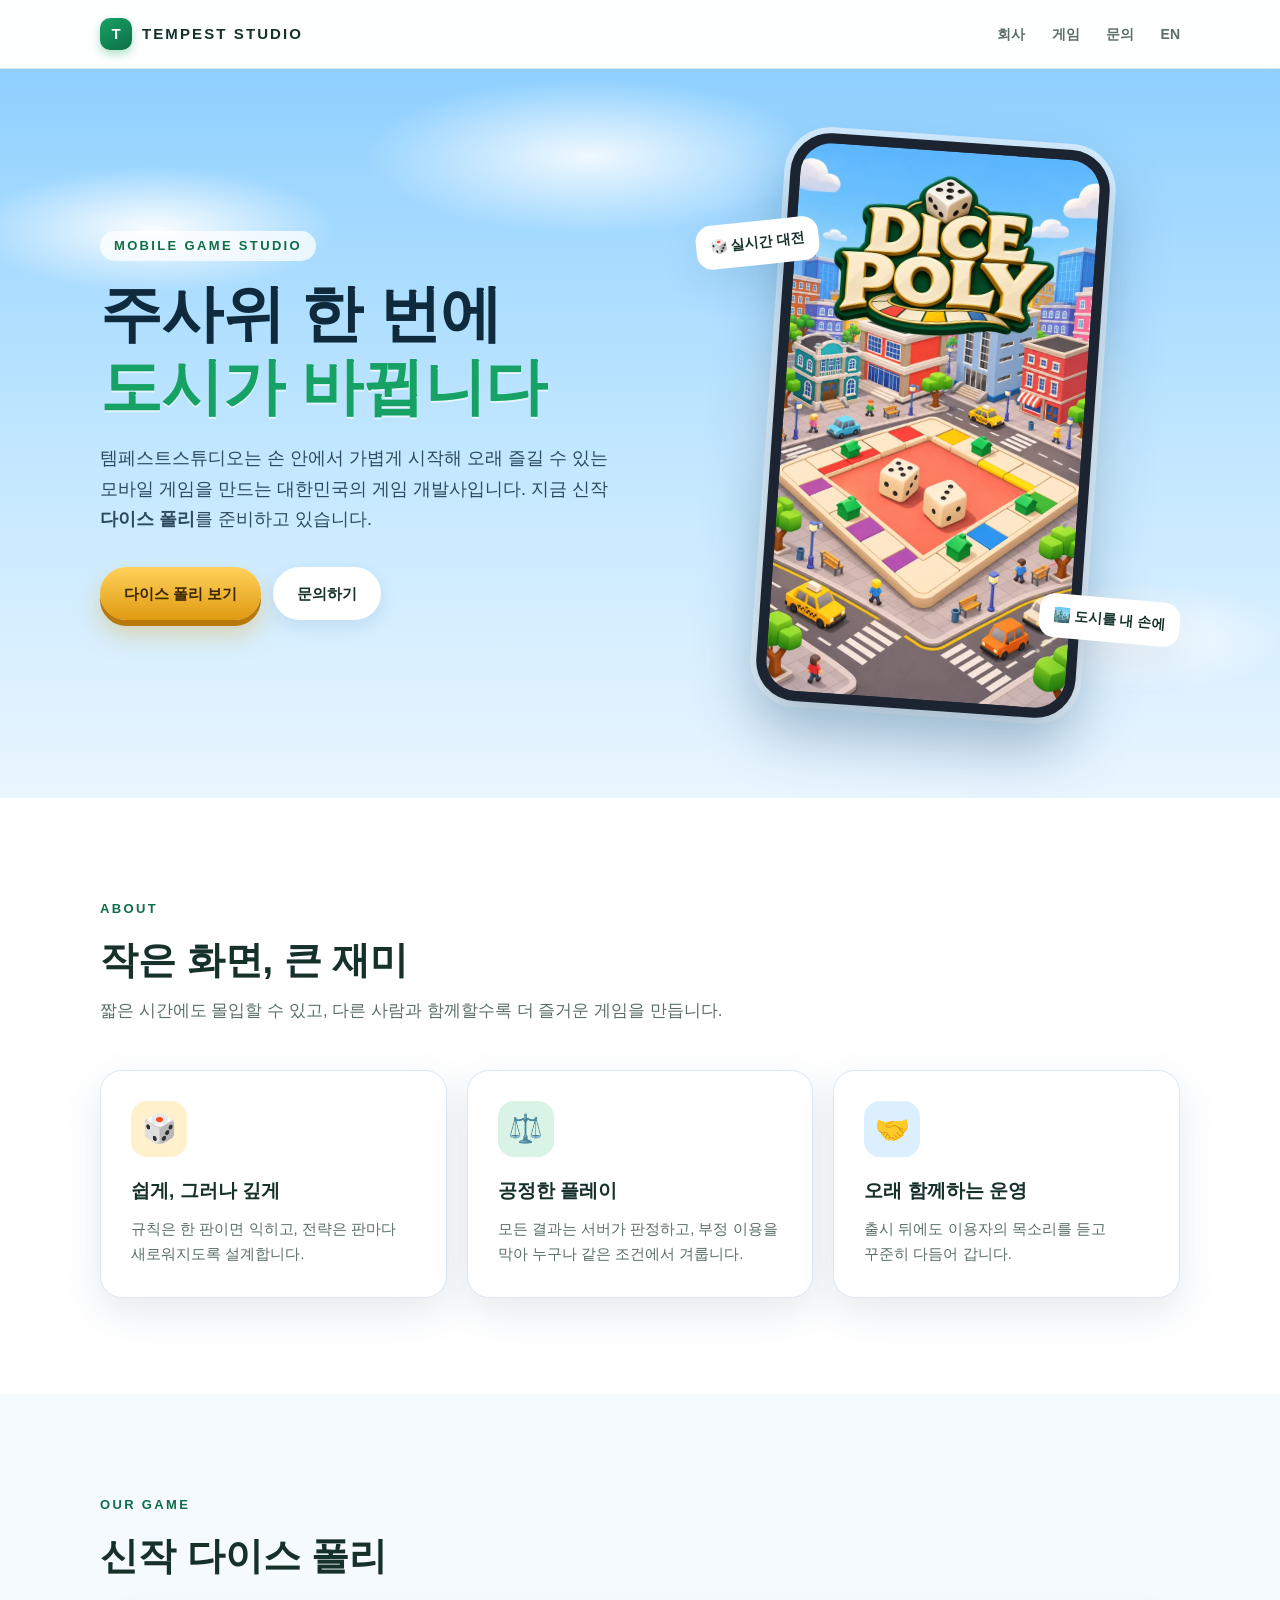
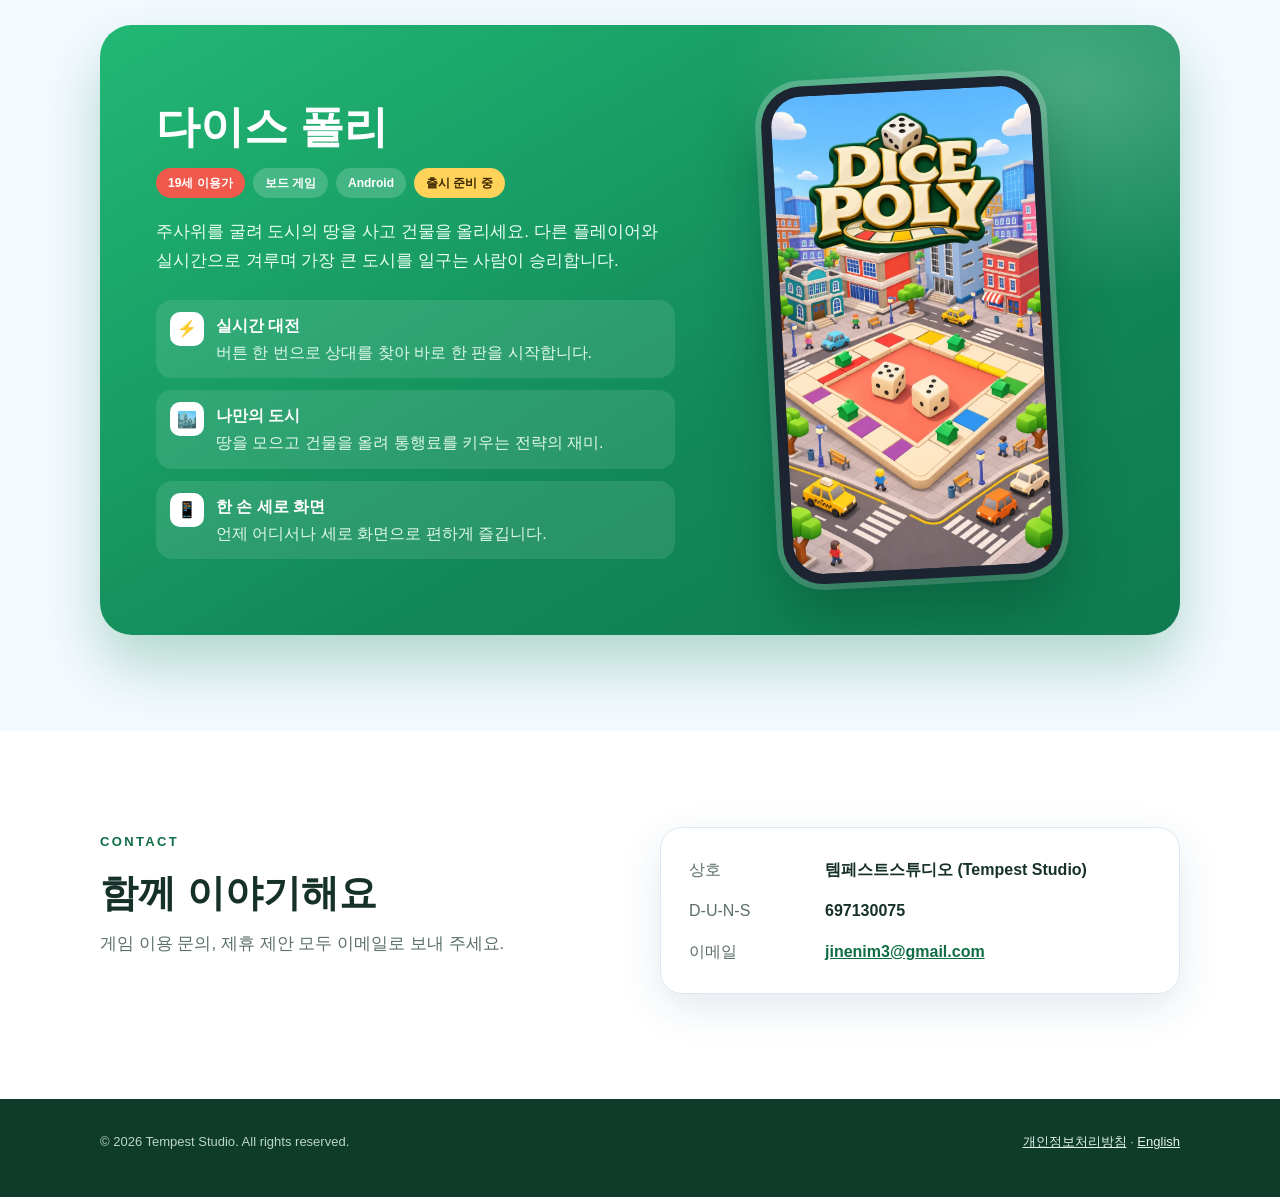
==== commit d6c989fb: "문의 이메일을 jinenim3@gmail.com으로 변경 Co-Authored-By: Claude Opus 5.5 <noreply@anthropic.com> Claude-Sessi" ====
--- a/index.html
+++ b/index.html
@@ -123,7 +123,7 @@
         <dl class="info">
           <dt>상호</dt><dd>템페스트스튜디오 (Tempest Studio)</dd>
           <dt>D-U-N-S</dt><dd>697130075</dd>
-          <dt>이메일</dt><dd><a href="mailto:contact@example.com">contact@example.com</a></dd>
+          <dt>이메일</dt><dd><a href="mailto:jinenim3@gmail.com">jinenim3@gmail.com</a></dd>
         </dl>
       </div>
     </section>
